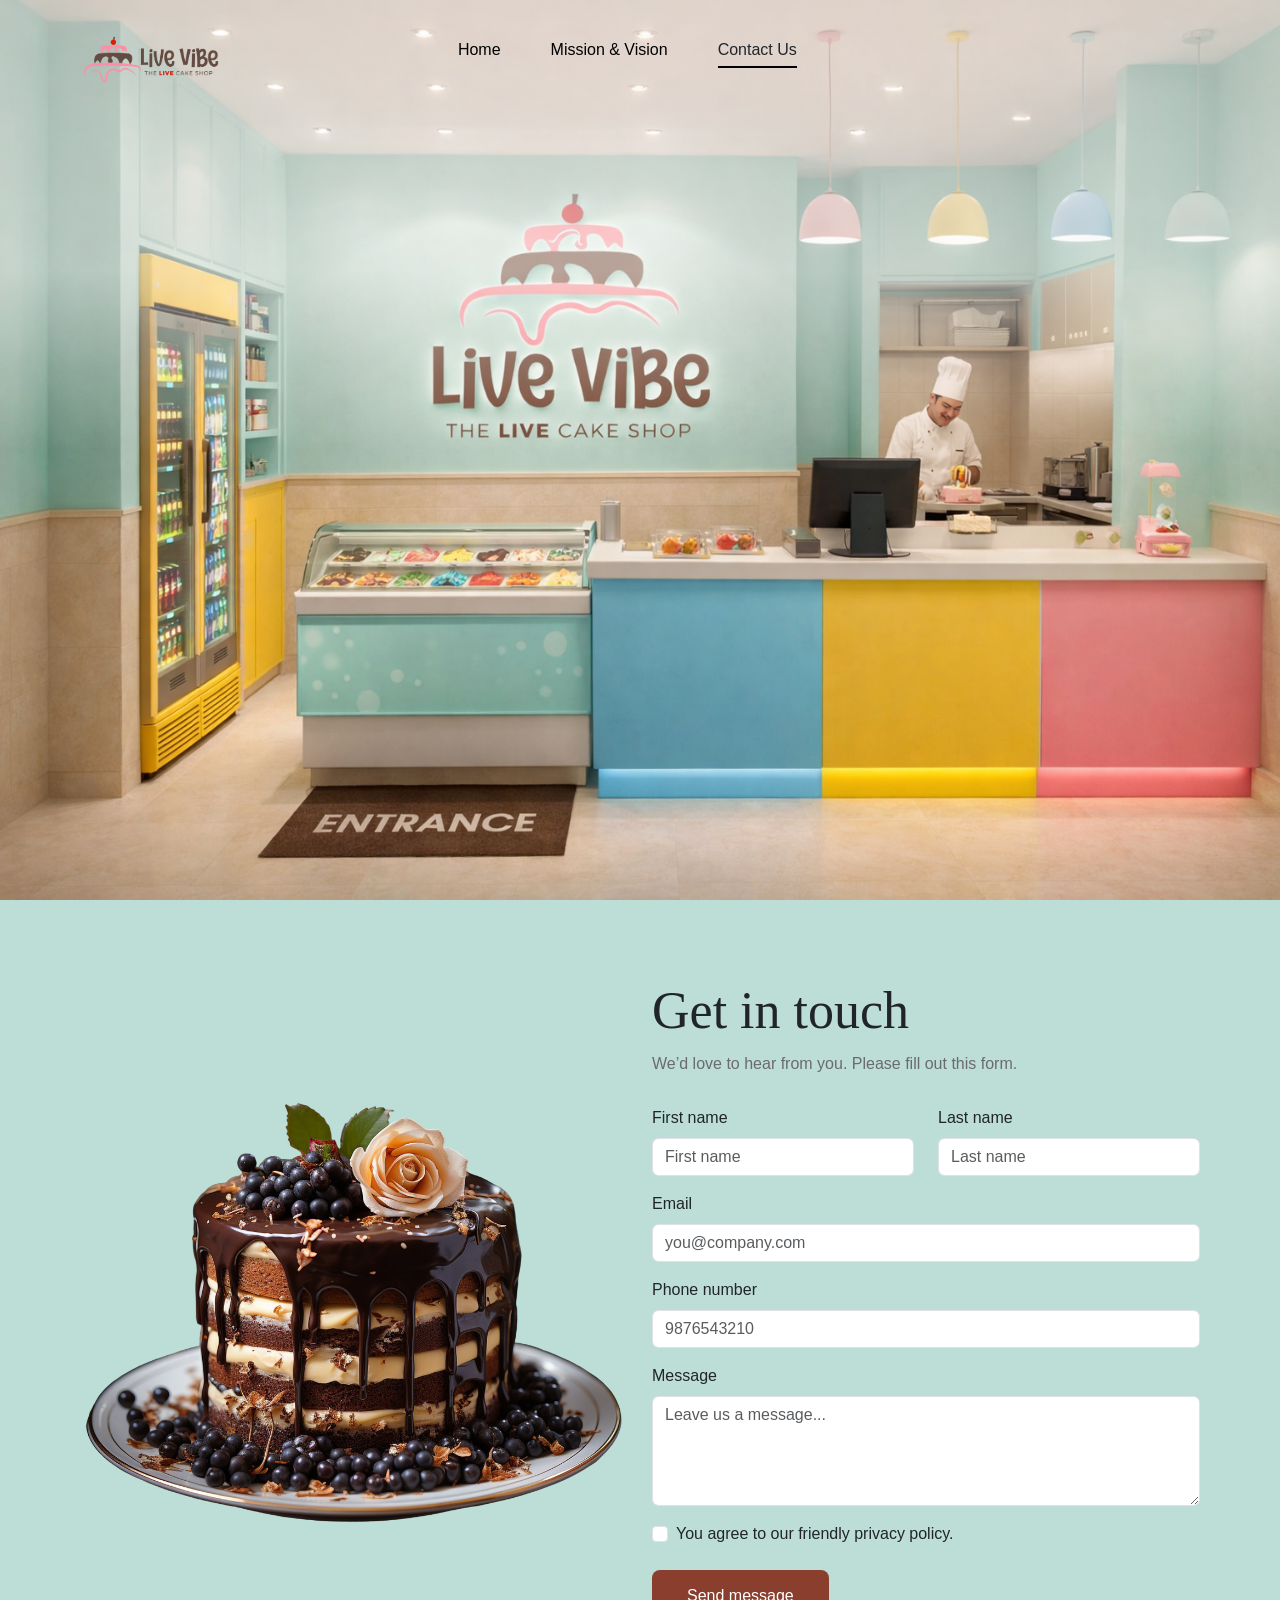
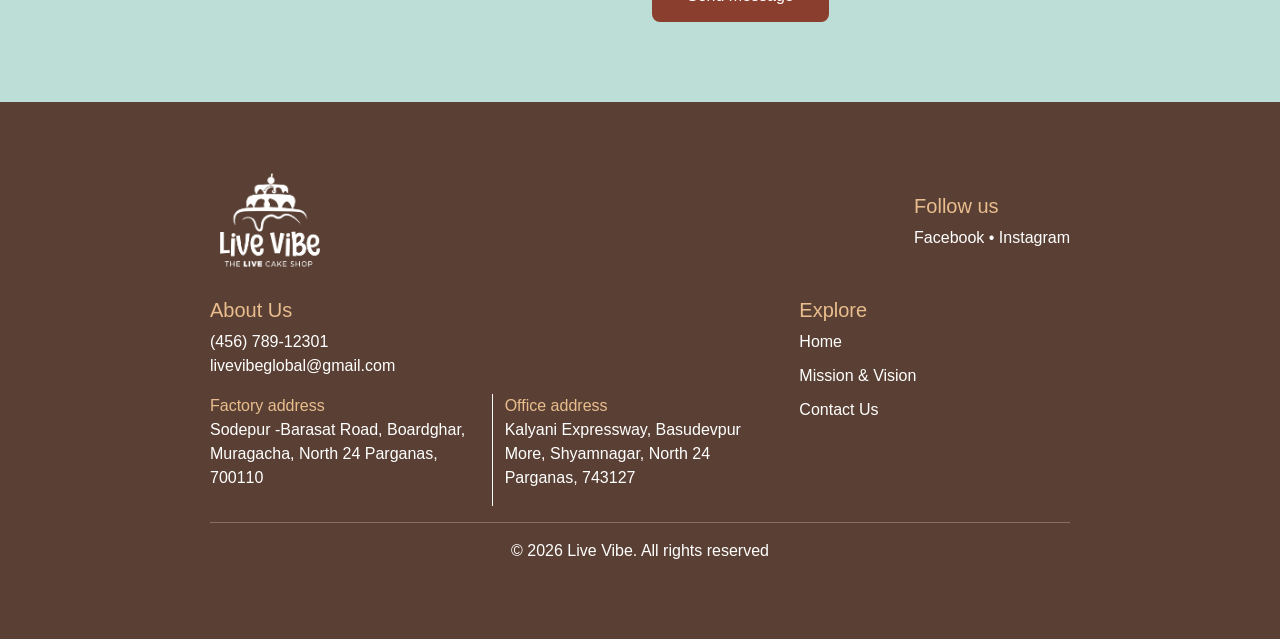
==== contact-us.html @ 5aa0705a "contact us and other fixes" ====
<!DOCTYPE html>
<html lang="en">

<head>

  <meta charset="UTF-8">
  <meta name="viewport" content="width=device-width, initial-scale=1">

  <title>Live Vibe</title>

  <link href="https://cdn.jsdelivr.net/npm/bootstrap@5.3.2/dist/css/bootstrap.min.css" rel="stylesheet">

  <link rel="stylesheet" href="css/style.css">

</head>

<body>

  <!-- NAVBAR -->

  <section class="hero contact-us">

    <!-- Navbar -->

    <nav class="navbar">

      <div class="logo">
        <img src="./images/logo.png" alt="Live Vibe">
      </div>

      <ul class="nav-links">
        <li><a href="./index" style="color: #000; text-decoration: none;">Home</a></li>
        <li><a href="./mission-vision" style="color: #000; text-decoration: none;">Mission & Vision</a></li>
        <li class="active">Contact Us</li>
      </ul>

    </nav>


  </section>



  <!-- DREAM SECTION -->

  <section class="contact-section">


      <div class="row align-items-center">

        <!-- LEFT IMAGE -->

        <div class="col-lg-6 text-center mb-4 mb-lg-0">
          <img src="./images/contact-us/form.png" class="img-fluid cake-img">
        </div>

        <!-- RIGHT FORM -->

        <div class="col-lg-6">

          <h1 class="contact-title">Get in touch</h1>

          <p class="contact-subtitle">
            We’d love to hear from you. Please fill out this form.
          </p>

          <form>

            <div class="row">

              <div class="col-md-6 mb-3">
                <label class="form-label">First name</label>
                <input type="text" class="form-control" placeholder="First name">
              </div>

              <div class="col-md-6 mb-3">
                <label class="form-label">Last name</label>
                <input type="text" class="form-control" placeholder="Last name">
              </div>

            </div>

            <div class="mb-3">
              <label class="form-label">Email</label>
              <input type="email" class="form-control" placeholder="you@company.com">
            </div>

            <div class="mb-3">
              <label class="form-label">Phone number</label>
              <input type="text" class="form-control" placeholder="9876543210">
            </div>

            <div class="mb-3">
              <label class="form-label">Message</label>
              <textarea class="form-control" rows="4" placeholder="Leave us a message..."></textarea>
            </div>

            <div class="form-check mb-4">
              <input class="form-check-input" type="checkbox">
              <label class="form-check-label">
                You agree to our friendly privacy policy.
              </label>
            </div>

            <button class="btn send-btn">
              Send message
            </button>

          </form>

        </div>

      </div>



  </section>



  <!-- FOOTER -->

  <footer class="footer">

    <div class="container">

      <div class="d-flex justify-content-between align-items-center">
        <div class="">
          <img src="./images/logo-white.png" alt="Live Vibe Logo" class="mb-3" style="max-width: 120px;">
        </div>
        <div class="">
          <h5 class="text-theme-primary">Follow us</h5>

          <p>Facebook • Instagram</p>
        </div>
      </div>

      <div class="row">

        <div class="col-md-8">



          <h5 class="text-theme-primary">About Us</h5>

          <p class="m-0">(456) 789-12301</p>

          <p>livevibeglobal@gmail.com</p>

          <div class="row m-0">
            <div class="col-6 ps-0" style="border-right: 1px solid #fff;">
              <div class="text-theme-primary">Factory address</div>
              <p>Sodepur -Barasat Road, Boardghar, Muragacha, North 24 Parganas, 700110</p>
            </div>
            <div class="col-6">
              <div class="text-theme-primary">Office address</div>
              <p>Kalyani Expressway, Basudevpur More, Shyamnagar, North 24 Parganas, 743127</p>
            </div>
          </div>

        </div>


        <div class="col-md-4">

          <h5 class="text-theme-primary">Explore</h5>

          <ul>

            <li><a href="./index" style="color: #fff; text-decoration: none;">Home</a></li>
            <li><a href="./mission-vision" style="color: #fff; text-decoration: none;">Mission & Vision</a>
            </li>
            <li style="color: #fff;">Contact Us</li>

          </ul>

        </div>


      </div>

      <hr>

      <p class="text-center">

        © 2026 Live Vibe. All rights reserved

      </p>

    </div>

  </footer>


  <!-- <script src="https://cdn.jsdelivr.net/npm/bootstrap@5.3.2/dist/js/bootstrap.bundle.min.js"></script> -->

  <!-- <script src="js/script.js"></script> -->

</body>

</html>
---- css/style.css ----
body {
  font-family: Arial;
  /* margin-top: 70px; */
}

.hero {

  height: 100vh;

  background-image:
    linear-gradient(to right,
      rgba(255, 255, 255, 0.95) 30%,
      rgba(255, 255, 255, 0.65) 50%,
      rgba(255, 255, 255, 0.1) 70%,
      rgba(255, 255, 255, 0) 100%),
    url("../images/chef.png");

  background-size: cover;
  background-position: center;

  display: flex;
  flex-direction: column;
  padding: 20px 80px;

}

.mission {
  background-image:
    linear-gradient(to bottom,
      rgba(255, 255, 255, 0.50) 30%,
      rgba(255, 255, 255, 0) 50%,
      rgba(255, 255, 255, 0) 70%,
      rgba(255, 255, 255, 0) 100%),
    url("../images/mission/banner.jpg");
  background-position: top;
  background-repeat: no-repeat;
  background-size: 100% 180%;
}

.contact-us {
  background-image:
    linear-gradient(to bottom,
      rgba(255, 255, 255, 0.50) 30%,
      rgba(255, 255, 255, 0) 50%,
      rgba(255, 255, 255, 0) 70%,
      rgba(255, 255, 255, 0) 100%),
    url("../images/contact-us/banner.png");
  background-position: center;
  background-repeat: no-repeat;
  background-size: 100% 100%;
}

.text-theme-primary {
  color: #E9BD8D;
}

/* Navbar */

.navbar {

  display: flex;
  justify-content: space-between;
  align-items: center;

}

.logo {

  display: flex;
  align-items: center;
  gap: 10px;
  font-weight: 600;
  font-size: 22px;
  color: #7a3b2b;

}

.logo img {
  height: 60px;
}

.nav-links {

  list-style: none;
  display: flex;
  gap: 50px;
  font-weight: 500;
  margin-right: auto;
  margin-left: 200px;
}

.nav-links li {
  cursor: pointer;
  position: relative;
}

.nav-links li.active::after {

  content: "";
  position: absolute;
  width: 100%;
  height: 2px;
  background: black;
  bottom: -6px;
  left: 0;

}

/* Hero content */

.hero-content {

  max-width: 520px;
  margin-top: 120px;

}

.hero-content h1 {

  font-family: 'Playfair Display';
  font-size: 70px;
  color: #8a3e2d;
  line-height: 1.1;
  margin-bottom: 20px;

}

.hero-content p {

  font-size: 17px;
  color: #333;
  margin-bottom: 30px;

}

.btn {

  padding: 14px 28px;
  background: #8a3e2d;
  color: white;
  border: none;
  border-radius: 6px;
  font-size: 16px;
  cursor: pointer;

}

.btn:hover {
  background: #6e2f21;
}

/* About section */
.about-section {
  background: linear-gradient(to bottom, #bcded7 0%, #bcded7 45%, rgba(188, 222, 215, 0.85) 60%, rgba(188, 222, 215, 0.5) 75%, rgba(188, 222, 215, 0) 100%), url("../images/about-cake.png");
  background-size: cover;
  background-position: top;
  background-repeat: no-repeat;
  padding-top: 80px;
  padding-bottom: 60%;
}

.mission-section {
  background: linear-gradient(to bottom, #bcded7 0%, #bcded7 45%, rgba(188, 222, 215, 0.85) 60%, rgba(188, 222, 215, 0.5) 75%, rgba(188, 222, 215, 0) 100%), url("../images/mission/mission.png");
  background-size: cover;
  background-position: top;
  background-repeat: no-repeat;
}

/* TITLE */
.about-title {
  font-family: 'Playfair Display';
  font-size: 52px;
  margin-bottom: 30px;
}

/* TEXT */
.about-text {
  max-width: 900px;
  margin: auto;
  color: #333;
  font-size: 16px;
  line-height: 1.7;
}

.vission-section {
  background: #FFF2CC;
  padding-bottom: 20px;
}

.vission-below-section {
  background: url('../images/mission/vision.jpg');
  background-repeat: no-repeat;
  padding-bottom: 600px;
  background-size: 100% 200%;
  background-position: center;
}

.vission-below-section p {
  color: #fff !important;
}

.mission-below-section .left {
  padding: 36px;
}

.mission-below-section .right {
  background: url('../images/mission/mission-right.jpg');
  background-repeat: no-repeat;
  background-size: 100% 100%;
  background-position: center;
}

.container {
  max-width: 900px;
  margin: 0 auto;
  padding: 0 20px;
}
/* 
.about-title {
  font-family: 'Georgia', 'Times New Roman', serif;
  font-size: 48px;
  font-style: italic;
  text-align: center;
  color: #1a1a1a;
  margin-bottom: 40px;
  font-weight: 600;
}

.about-content {
  text-align: center;
}

.about-content p {
  font-size: 16px;
  line-height: 1.7;
  color: #444;
  margin-bottom: 20px;
}

.about-content p:last-child {
  margin-bottom: 40px;
}

.about-content strong {
  font-weight: 600;
  color: #1a1a1a;
} */

/* Cake image */
.cake-image-container {
  width: 100%;
  margin-top: 20px;
}

.cake-image {
  width: 100%;
  height: auto;
  display: block;
  object-fit: cover;
}

.dream {
  background: url('../images/dream.jpg');
  height: 350px;
  display: flex;
  /* align-items: center; */
  justify-content: center;
  color: white;
  text-align: center;
  background-size: 100% 165%;
  background-repeat: no-repeat;
  background-position: top;
}

.dream h2 {
  font-size: 42px;
  font-weight: 700;
  padding-top: 20px;
}

.explore {
  background: #b7d4cf;
  padding: 70px 0;
}

.explore img {
  width: 250px;
  height: 250px;
}

.product-tabs span {
  margin: 0 12px;
  cursor: pointer;
  font-weight: 500;
}

.product-tabs .active {
  border-bottom: 2px solid black;
}

.product-img {
  border-radius: 10px;
  transition: 0.3s;
}

.product-img:hover {
  transform: scale(1.05);
}

.cupcake {
  background: url("../images/cupcake.jpg");
  background-repeat: no-repeat;
  padding: 20px 0 15rem 0;
  background-size: 100% 112%;
  background-position: top;
}

.featured {
  background: #ead8b6;
  padding: 70px 0;
}

.featured .card {
  border: 0;
  background-color: transparent;
}

.featured .feature-img.waffle {
  background: url('../images/explore-more/waffles.jpeg');

}

.featured .feature-img.pastry {
  background: url('../images/explore-more/pastry1.jpeg');

}

.featured .feature-img.tiramisu {
  background: url('../images/explore-more/tiramisu.jpeg');

}

.featured .feature-img {
  height: 250px;
  width: 100%;
  background-repeat: no-repeat !important;
  background-position: center !important;
  background-size: cover !important;
}



.footer {
  background: #5a4034;
  color: white;
  padding: 60px 0;
}

.footer ul {
  list-style: none;
  padding: 0;
}

.footer li {
  margin-bottom: 10px;
}

.contact-section {

  background: #bcded7;
  padding: 80px 5rem;

}

.filter {
  margin: 0 20px;
  cursor: pointer;
  font-size: 20px;
}

.filter.active {
  font-weight: 600;
}

/* Image */

.contact-section .cake-img {
  max-width: 100%;
}

/* Heading */

.contact-section .contact-title {

  font-family: 'Playfair Display';
  font-size: 52px;
  margin-bottom: 10px;

}

.contact-section .contact-subtitle {

  color: #6b6b6b;
  margin-bottom: 30px;

}

/* Button */

.contact-section .send-btn {

  background: #8a3e2d;
  color: white;
  padding: 14px 35px;
  font-size: 16px;
  border-radius: 8px;
  border: none;

}

.contact-section .send-btn:hover {
  background: #6d2d21;
  color: white;
}

@media(max-width:840px) {
  .nav-links {
    gap: 15px;
    margin-right: 0;
  }
}

@media(max-width:768px) {
  .about-title {
    font-size: 36px;
  }

  .about-text {
    font-size: 14px;
    padding: 0 10px;
  }

  .about-section {
    padding-bottom: 300px;
  }

  .hero {
    padding: 30px;
  }

  .hero-content h1 {
    font-size: 45px;
  }

  .nav-links {
    font-size: 14px;
    padding-left: 0;
    margin-left: 0;
  }

  .mission-below-section .right {
    height: 550px;
  }

}
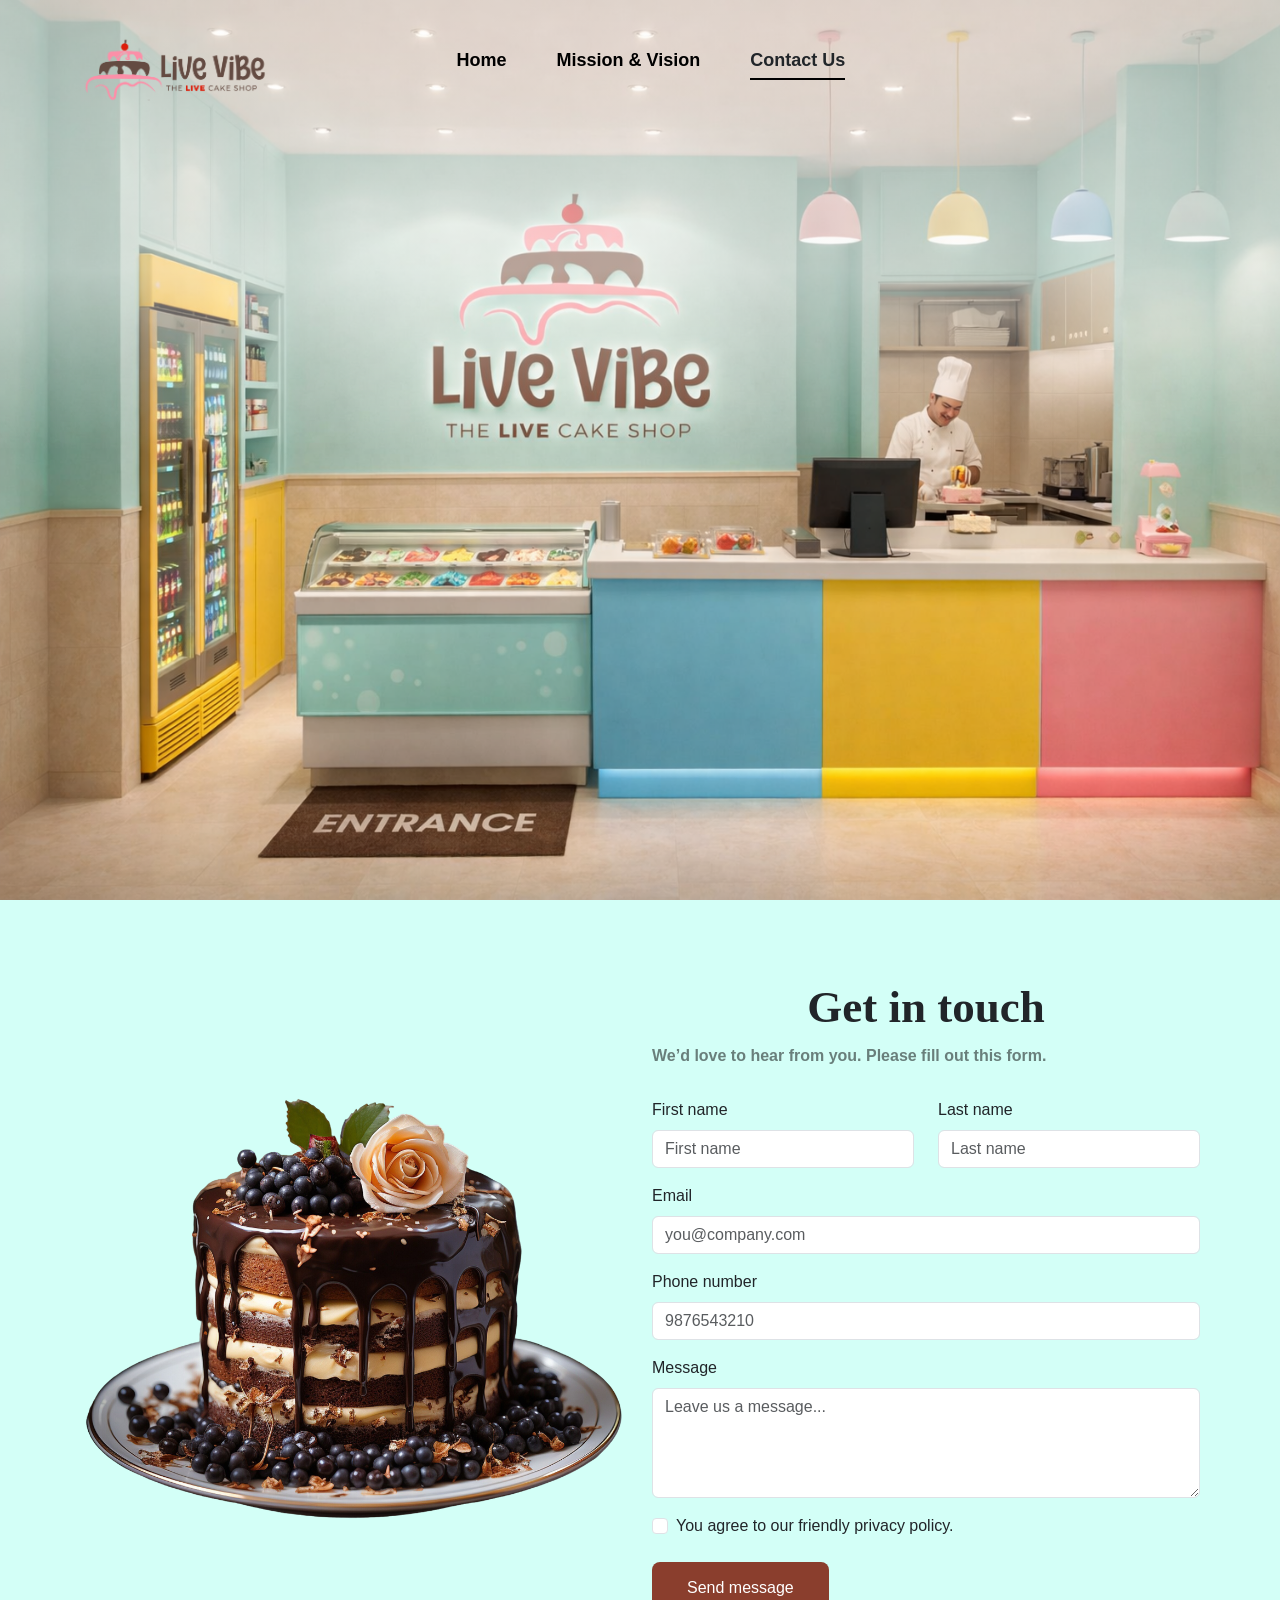
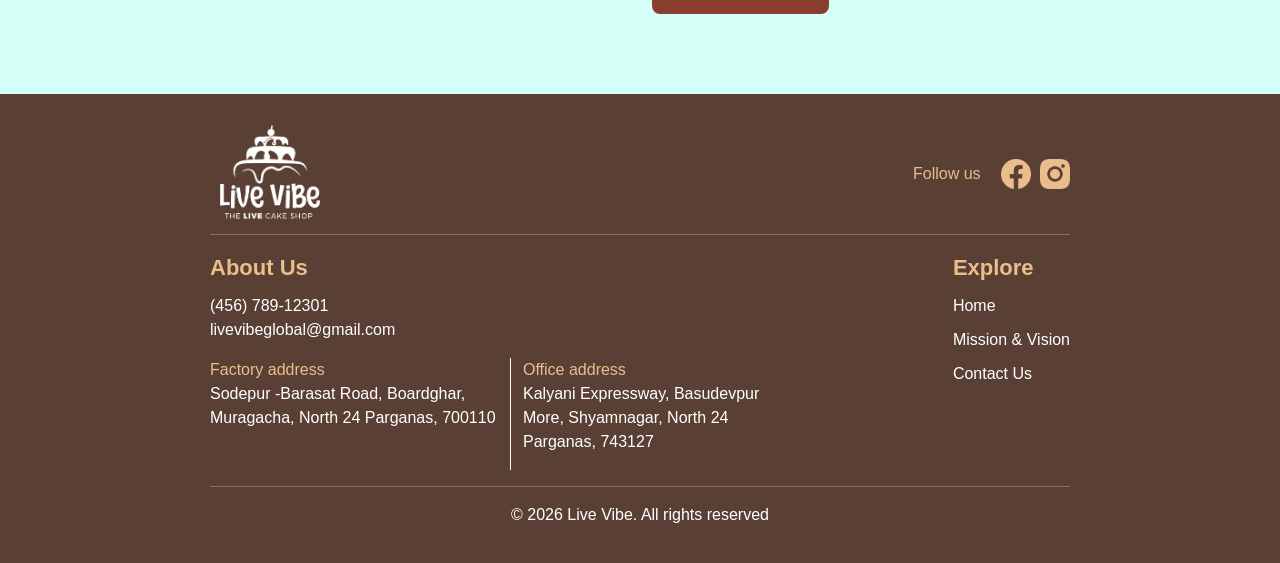
==== commit f38bf7c4: "fix some issues" ====
--- a/contact-us.html
+++ b/contact-us.html
@@ -15,7 +15,7 @@
 </head>
 
 <body>
-
+  <div class="main-wrapper">
   <!-- NAVBAR -->
 
   <section class="hero contact-us">
@@ -25,7 +25,7 @@
     <nav class="navbar">
 
       <div class="logo">
-        <img src="./images/logo.png" alt="Live Vibe">
+        <a href="./index"><img src="./images/logo.png" alt="Live Vibe"></a>
       </div>
 
       <ul class="nav-links">
@@ -58,7 +58,7 @@
 
         <div class="col-lg-6">
 
-          <h1 class="contact-title">Get in touch</h1>
+          <h1 class="contact-title"><b>Get in touch</b></h1>
 
           <p class="contact-subtitle">
             We’d love to hear from you. Please fill out this form.
@@ -126,22 +126,30 @@
 
       <div class="d-flex justify-content-between align-items-center">
         <div class="">
-          <img src="./images/logo-white.png" alt="Live Vibe Logo" class="mb-3" style="max-width: 120px;">
+          <a href="./index"><img src="./images/logo-white.png" alt="Live Vibe Logo" style="max-width: 120px;"></a>
         </div>
         <div class="">
-          <h5 class="text-theme-primary">Follow us</h5>
-
-          <p>Facebook • Instagram</p>
-        </div>
-      </div>
-
-      <div class="row">
-
-        <div class="col-md-8">
-
-
-
-          <h5 class="text-theme-primary">About Us</h5>
+          <div class="text-theme-primary d-flex align-items-center">Follow us
+
+            <div class="social-links" style="margin-left: 20px;">
+              <a href="#" target="_blank" class="social-icon">
+                <img src="./images/fb.png" alt="Facebook" style="width: 30px; height: 30px; margin-right: 5px;">
+              </a>
+              <a href="#" target="_blank" class="social-icon">
+                <img src="./images/insta.png" alt="Instagram" style="width: 30px; height: 30px;">
+              </a>
+            </div>
+          </div>
+        </div>
+      </div>
+
+      <hr class="mt-0">
+
+      <div class="d-flex justify-content-between align-items-top">
+
+        <div class="" style="width: 70%;">
+
+          <div class="text-theme-primary footer-header-text">About Us</div>
 
           <p class="m-0">(456) 789-12301</p>
 
@@ -161,9 +169,9 @@
         </div>
 
 
-        <div class="col-md-4">
-
-          <h5 class="text-theme-primary">Explore</h5>
+        <div class="">
+
+          <div class="text-theme-primary footer-header-text">Explore</div>
 
           <ul>
 
@@ -191,7 +199,7 @@
 
   </footer>
 
-
+  </div>
   <!-- <script src="https://cdn.jsdelivr.net/npm/bootstrap@5.3.2/dist/js/bootstrap.bundle.min.js"></script> -->
 
   <!-- <script src="js/script.js"></script> -->
--- a/css/style.css
+++ b/css/style.css
@@ -1,6 +1,13 @@
 body {
   font-family: Arial;
   /* margin-top: 70px; */
+}
+
+.main-wrapper {
+  max-width: 1280px;
+  /* control your site width */
+  margin: 0 auto;
+  /* centers horizontally */
 }
 
 .hero {
@@ -76,7 +83,7 @@
 }
 
 .logo img {
-  height: 60px;
+  height: 80px;
 }
 
 .nav-links {
@@ -84,9 +91,10 @@
   list-style: none;
   display: flex;
   gap: 50px;
-  font-weight: 500;
+  font-weight: bold;
   margin-right: auto;
-  margin-left: 200px;
+  margin-left: 150px;
+  font-size: 18px;
 }
 
 .nav-links li {
@@ -111,7 +119,7 @@
 .hero-content {
 
   max-width: 520px;
-  margin-top: 120px;
+  margin-top: 80px;
 
 }
 
@@ -151,16 +159,16 @@
 
 /* About section */
 .about-section {
-  background: linear-gradient(to bottom, #bcded7 0%, #bcded7 45%, rgba(188, 222, 215, 0.85) 60%, rgba(188, 222, 215, 0.5) 75%, rgba(188, 222, 215, 0) 100%), url("../images/about-cake.png");
+  background: linear-gradient(to bottom, #d3fff7 0%, #d3fff7 45%, rgba(188, 222, 215, 0.85) 60%, rgba(188, 222, 215, 0.5) 75%, rgba(188, 222, 215, 0) 100%), url("../images/about-cake.png");
   background-size: cover;
-  background-position: top;
-  background-repeat: no-repeat;
-  padding-top: 80px;
+  background-position: center;
+  background-repeat: no-repeat;
+  padding-top: 40px;
   padding-bottom: 60%;
 }
 
 .mission-section {
-  background: linear-gradient(to bottom, #bcded7 0%, #bcded7 45%, rgba(188, 222, 215, 0.85) 60%, rgba(188, 222, 215, 0.5) 75%, rgba(188, 222, 215, 0) 100%), url("../images/mission/mission.png");
+  background: linear-gradient(to bottom, #d3fff7 0%, #d3fff7 45%, rgba(188, 222, 215, 0.85) 60%, rgba(188, 222, 215, 0.5) 75%, rgba(188, 222, 215, 0) 100%), url("../images/mission/mission.png");
   background-size: cover;
   background-position: top;
   background-repeat: no-repeat;
@@ -171,6 +179,7 @@
   font-family: 'Playfair Display';
   font-size: 52px;
   margin-bottom: 30px;
+  font-weight: bold;
 }
 
 /* TEXT */
@@ -179,7 +188,7 @@
   margin: auto;
   color: #333;
   font-size: 16px;
-  line-height: 1.7;
+  line-height: 1.3;
 }
 
 .vission-section {
@@ -200,7 +209,7 @@
 }
 
 .mission-below-section .left {
-  padding: 36px;
+  padding: 60px;
 }
 
 .mission-below-section .right {
@@ -215,6 +224,7 @@
   margin: 0 auto;
   padding: 0 20px;
 }
+
 /* 
 .about-title {
   font-family: 'Georgia', 'Times New Roman', serif;
@@ -260,16 +270,22 @@
 }
 
 .dream {
-  background: url('../images/dream.jpg');
-  height: 350px;
+  background: url("../images/dream.jpg");
+  height: 1000px;
   display: flex;
   /* align-items: center; */
   justify-content: center;
   color: white;
   text-align: center;
-  background-size: 100% 165%;
-  background-repeat: no-repeat;
-  background-position: top;
+  background-size: cover;
+  background-repeat: no-repeat;
+  background-position: center;
+  margin-bottom: -400px;
+}
+
+.social-icon {
+  color: transparent;
+  text-decoration: none;
 }
 
 .dream h2 {
@@ -279,13 +295,24 @@
 }
 
 .explore {
-  background: #b7d4cf;
-  padding: 70px 0;
+  background: #d3fff7;
+  padding: 40px 0;
+}
+
+.footer-header-text {
+  font-size: 22px;
+  font-weight: bold;
+  margin-bottom: 10px;
 }
 
 .explore img {
-  width: 250px;
+  width: 100%;
   height: 250px;
+  object-fit: cover;
+}
+
+.product-tabs {
+  margin-bottom: 40px !important;
 }
 
 .product-tabs span {
@@ -353,7 +380,7 @@
 .footer {
   background: #5a4034;
   color: white;
-  padding: 60px 0;
+  padding: 20px 0;
 }
 
 .footer ul {
@@ -367,7 +394,7 @@
 
 .contact-section {
 
-  background: #bcded7;
+  background: #d3fff7;
   padding: 80px 5rem;
 
 }
@@ -393,16 +420,17 @@
 .contact-section .contact-title {
 
   font-family: 'Playfair Display';
-  font-size: 52px;
+  font-size: 45px;
   margin-bottom: 10px;
-
+  text-align: center;
 }
 
 .contact-section .contact-subtitle {
 
-  color: #6b6b6b;
+  color: #697f7b;
   margin-bottom: 30px;
-
+  font-size: 16px;
+  font-weight: 700;
 }
 
 /* Button */
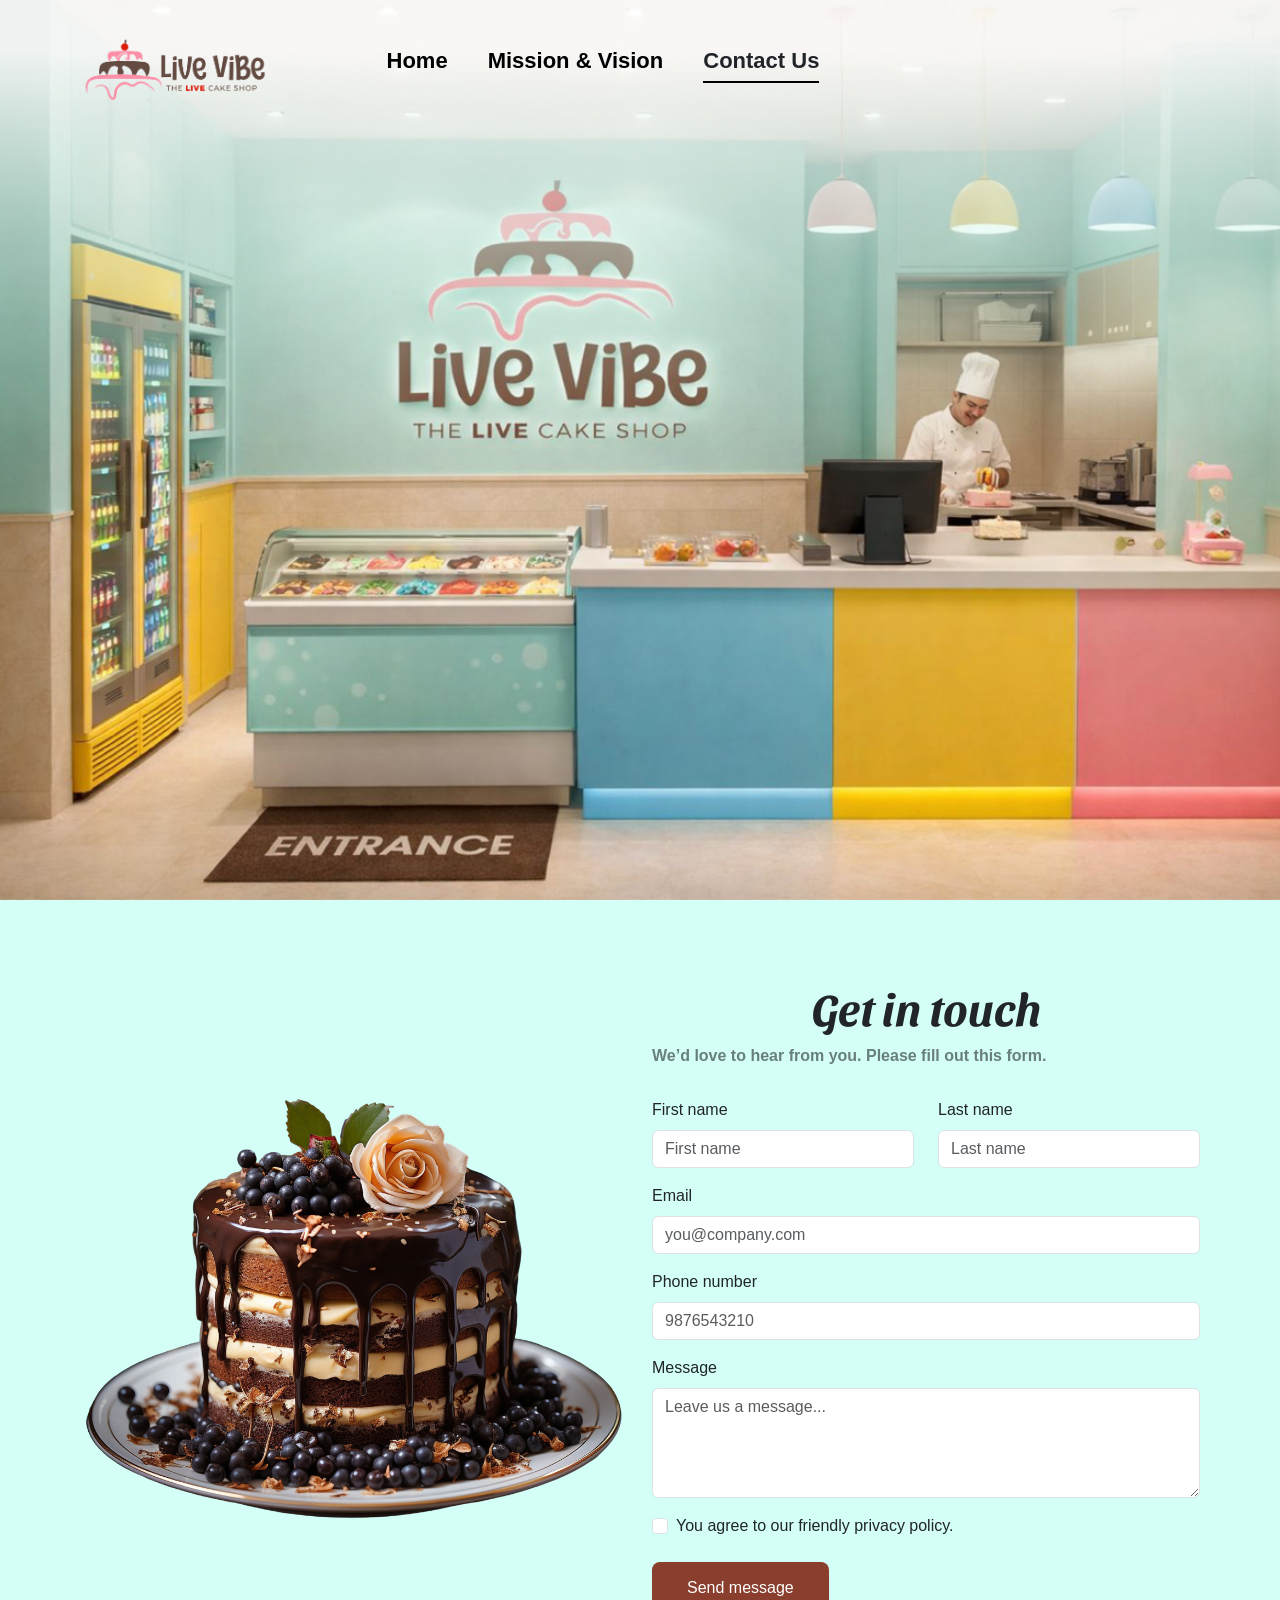
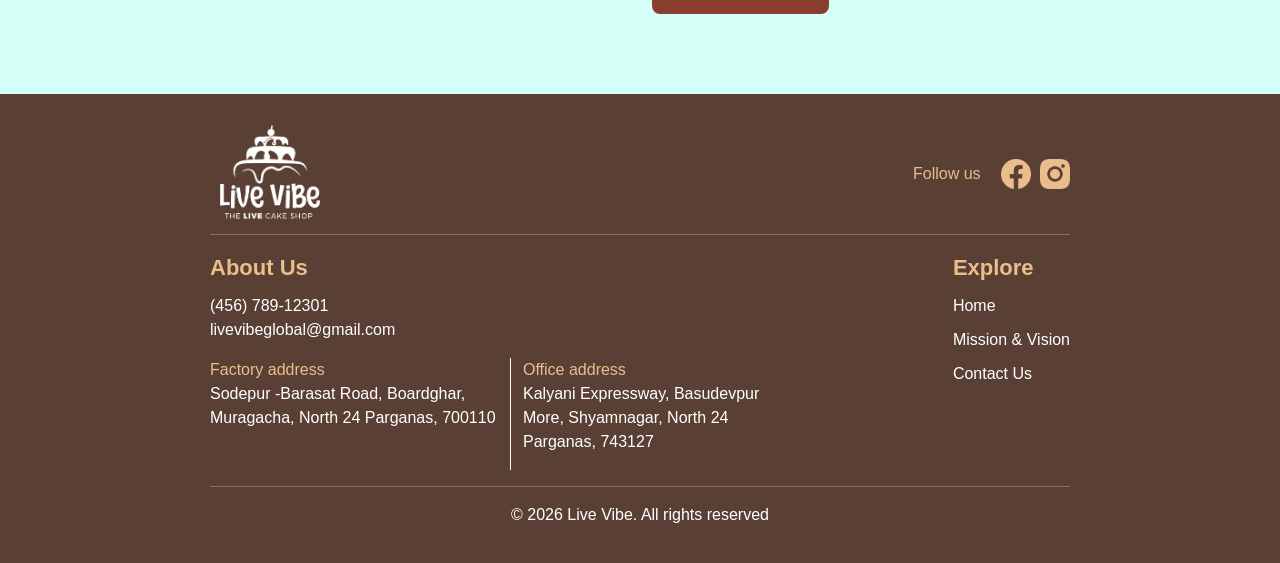
==== commit 21a97993: "img fixes and font" ====
--- a/contact-us.html
+++ b/contact-us.html
@@ -58,7 +58,7 @@
 
         <div class="col-lg-6">
 
-          <h1 class="contact-title"><b>Get in touch</b></h1>
+          <h1 class="contact-title font-sansita-semibold"><b>Get in touch</b></h1>
 
           <p class="contact-subtitle">
             We’d love to hear from you. Please fill out this form.
@@ -145,9 +145,9 @@
 
       <hr class="mt-0">
 
-      <div class="d-flex justify-content-between align-items-top">
-
-        <div class="" style="width: 70%;">
+      <div class="d-flex justify-content-between align-items-top about-us-section">
+
+        <div class="section-1" style="width: 70%;">
 
           <div class="text-theme-primary footer-header-text">About Us</div>
 
--- a/css/style.css
+++ b/css/style.css
@@ -1,6 +1,29 @@
 body {
   font-family: Arial;
   /* margin-top: 70px; */
+}
+
+@font-face {
+  font-family: 'SansitaSwashed_Regular';
+  src: url('../fonts/SansitaSwashed-Regular.ttf') format('truetype');
+}
+
+@font-face {
+  font-family: 'SansitaSwashed_SemiBold';
+  src: url('../fonts/SansitaSwashed-SemiBold.ttf') format('truetype');
+}
+
+.font-sansita-regular {
+  font-family: 'SansitaSwashed_Regular', sans-serif !important;
+}
+
+.font-sansita-semibold {
+  font-family: 'SansitaSwashed_SemiBold', sans-serif !important;
+}
+
+.font-inter-regular {
+  font-family: 'inter' !important;
+  font-weight: 400;
 }
 
 .main-wrapper {
@@ -14,13 +37,7 @@
 
   height: 100vh;
 
-  background-image:
-    linear-gradient(to right,
-      rgba(255, 255, 255, 0.95) 30%,
-      rgba(255, 255, 255, 0.65) 50%,
-      rgba(255, 255, 255, 0.1) 70%,
-      rgba(255, 255, 255, 0) 100%),
-    url("../images/chef.png");
+  background-image: url("../images/chef.png");
 
   background-size: cover;
   background-position: center;
@@ -32,29 +49,17 @@
 }
 
 .mission {
-  background-image:
-    linear-gradient(to bottom,
-      rgba(255, 255, 255, 0.50) 30%,
-      rgba(255, 255, 255, 0) 50%,
-      rgba(255, 255, 255, 0) 70%,
-      rgba(255, 255, 255, 0) 100%),
-    url("../images/mission/banner.jpg");
-  background-position: top;
-  background-repeat: no-repeat;
-  background-size: 100% 180%;
+  background-image: url("../images/mission/banner.jpg");
+  background-position: center;
+  background-repeat: no-repeat;
+  background-size: cover;
 }
 
 .contact-us {
-  background-image:
-    linear-gradient(to bottom,
-      rgba(255, 255, 255, 0.50) 30%,
-      rgba(255, 255, 255, 0) 50%,
-      rgba(255, 255, 255, 0) 70%,
-      rgba(255, 255, 255, 0) 100%),
-    url("../images/contact-us/banner.png");
-  background-position: center;
-  background-repeat: no-repeat;
-  background-size: 100% 100%;
+  background-image: url("../images/contact-us/banner.jpg");
+  background-position: center;
+  background-repeat: no-repeat;
+  background-size: cover;
 }
 
 .text-theme-primary {
@@ -90,16 +95,19 @@
 
   list-style: none;
   display: flex;
-  gap: 50px;
+  gap: 40px;
   font-weight: bold;
   margin-right: auto;
-  margin-left: 150px;
+  margin-left: 80px;
   font-size: 18px;
 }
 
 .nav-links li {
   cursor: pointer;
   position: relative;
+  /* font-family: 'Poppins'; */
+  font-size: 22px;
+  font-weight: 600;
 }
 
 .nav-links li.active::after {
@@ -135,7 +143,7 @@
 
 .hero-content p {
 
-  font-size: 17px;
+  font-size: 20px;
   color: #333;
   margin-bottom: 30px;
 
@@ -159,25 +167,27 @@
 
 /* About section */
 .about-section {
-  background: linear-gradient(to bottom, #d3fff7 0%, #d3fff7 45%, rgba(188, 222, 215, 0.85) 60%, rgba(188, 222, 215, 0.5) 75%, rgba(188, 222, 215, 0) 100%), url("../images/about-cake.png");
-  background-size: cover;
-  background-position: center;
-  background-repeat: no-repeat;
-  padding-top: 40px;
-  padding-bottom: 60%;
+  /* background: linear-gradient(to bottom, #d3fff7 0%, #d3fff7 45%, rgba(188, 222, 215, 0.85) 60%, rgba(188, 222, 215, 0.5) 75%, rgba(188, 222, 215, 0) 100%), url("../images/about-cake.jpg"); */
+  background: url("../images/about-cake.jpg");
+  background-size: 100% 100%;
+    background-position: center;
+    background-repeat: no-repeat;
+    padding-top: 40px;
+    padding-bottom: 340px;
 }
 
 .mission-section {
-  background: linear-gradient(to bottom, #d3fff7 0%, #d3fff7 45%, rgba(188, 222, 215, 0.85) 60%, rgba(188, 222, 215, 0.5) 75%, rgba(188, 222, 215, 0) 100%), url("../images/mission/mission.png");
-  background-size: cover;
-  background-position: top;
-  background-repeat: no-repeat;
+  /* background: linear-gradient(to bottom, #d3fff7 0%, #d3fff7 45%, rgba(188, 222, 215, 0.85) 60%, rgba(188, 222, 215, 0.5) 75%, rgba(188, 222, 215, 0) 100%), url("../images/mission/mission.png"); */
+  background:  url("../images/mission/mission.jpg");
+  background-size: 100% 100%;
+    background-position: center;
+    background-repeat: no-repeat;
 }
 
 /* TITLE */
 .about-title {
   font-family: 'Playfair Display';
-  font-size: 52px;
+  font-size: 46px;
   margin-bottom: 30px;
   font-weight: bold;
 }
@@ -187,7 +197,7 @@
   max-width: 900px;
   margin: auto;
   color: #333;
-  font-size: 16px;
+  font-size: 18px;
   line-height: 1.3;
 }
 
@@ -199,8 +209,8 @@
 .vission-below-section {
   background: url('../images/mission/vision.jpg');
   background-repeat: no-repeat;
-  padding-bottom: 600px;
-  background-size: 100% 200%;
+  padding-bottom: 380px;
+  background-size: 100% 100%;
   background-position: center;
 }
 
@@ -210,14 +220,23 @@
 
 .mission-below-section .left {
   padding: 60px;
-}
-
-.mission-below-section .right {
+  font-size: 18px;
   background: url('../images/mission/mission-right.jpg');
   background-repeat: no-repeat;
   background-size: 100% 100%;
   background-position: center;
 }
+
+.mission-below-section .left-content {
+  width: 50%;
+}
+
+/* .mission-below-section .right {
+  background: url('../images/mission/mission-right.jpg');
+  background-repeat: no-repeat;
+  background-size: 100% 100%;
+  background-position: center;
+} */
 
 .container {
   max-width: 900px;
@@ -271,7 +290,7 @@
 
 .dream {
   background: url("../images/dream.jpg");
-  height: 1000px;
+  height: 530px;
   display: flex;
   /* align-items: center; */
   justify-content: center;
@@ -280,7 +299,6 @@
   background-size: cover;
   background-repeat: no-repeat;
   background-position: center;
-  margin-bottom: -400px;
 }
 
 .social-icon {
@@ -338,13 +356,13 @@
   background: url("../images/cupcake.jpg");
   background-repeat: no-repeat;
   padding: 20px 0 15rem 0;
-  background-size: 100% 112%;
-  background-position: top;
+  background-size: 100% 100%;
+  background-position: center;
 }
 
 .featured {
   background: #ead8b6;
-  padding: 70px 0;
+  padding: 40px 0;
 }
 
 .featured .card {
@@ -391,7 +409,9 @@
 .footer li {
   margin-bottom: 10px;
 }
-
+.gallery {
+  margin-top: 45px;
+}
 .contact-section {
 
   background: #d3fff7;
@@ -402,7 +422,9 @@
 .filter {
   margin: 0 20px;
   cursor: pointer;
-  font-size: 20px;
+  font-size: 24px;
+  font-family: 'Poppins';
+  font-weight: 600;
 }
 
 .filter.active {
@@ -451,11 +473,14 @@
   color: white;
 }
 
-@media(max-width:840px) {
+@media(max-width:915px) {
   .nav-links {
     gap: 15px;
     margin-right: 0;
   }
+  .nav-links li {
+    font-size: 16px;
+  }
 }
 
 @media(max-width:768px) {
@@ -472,8 +497,12 @@
     padding-bottom: 300px;
   }
 
+  .vission-section {
+    padding-bottom: 40px;
+  }
+
   .hero {
-    padding: 30px;
+    padding: 0 30px;
   }
 
   .hero-content h1 {
@@ -490,4 +519,23 @@
     height: 550px;
   }
 
+  .mission-below-section .left {
+    background: none;
+    padding: 40px;
+  }
+  .mission-below-section .left-content {
+    width: 100%;
+  }
+  
+
+}
+
+@media(max-width:600px) {
+  .about-us-section {
+    display: block !important;
+  }
+
+  .about-us-section .section-1 {
+    width: 100% !important;
+  }
 }
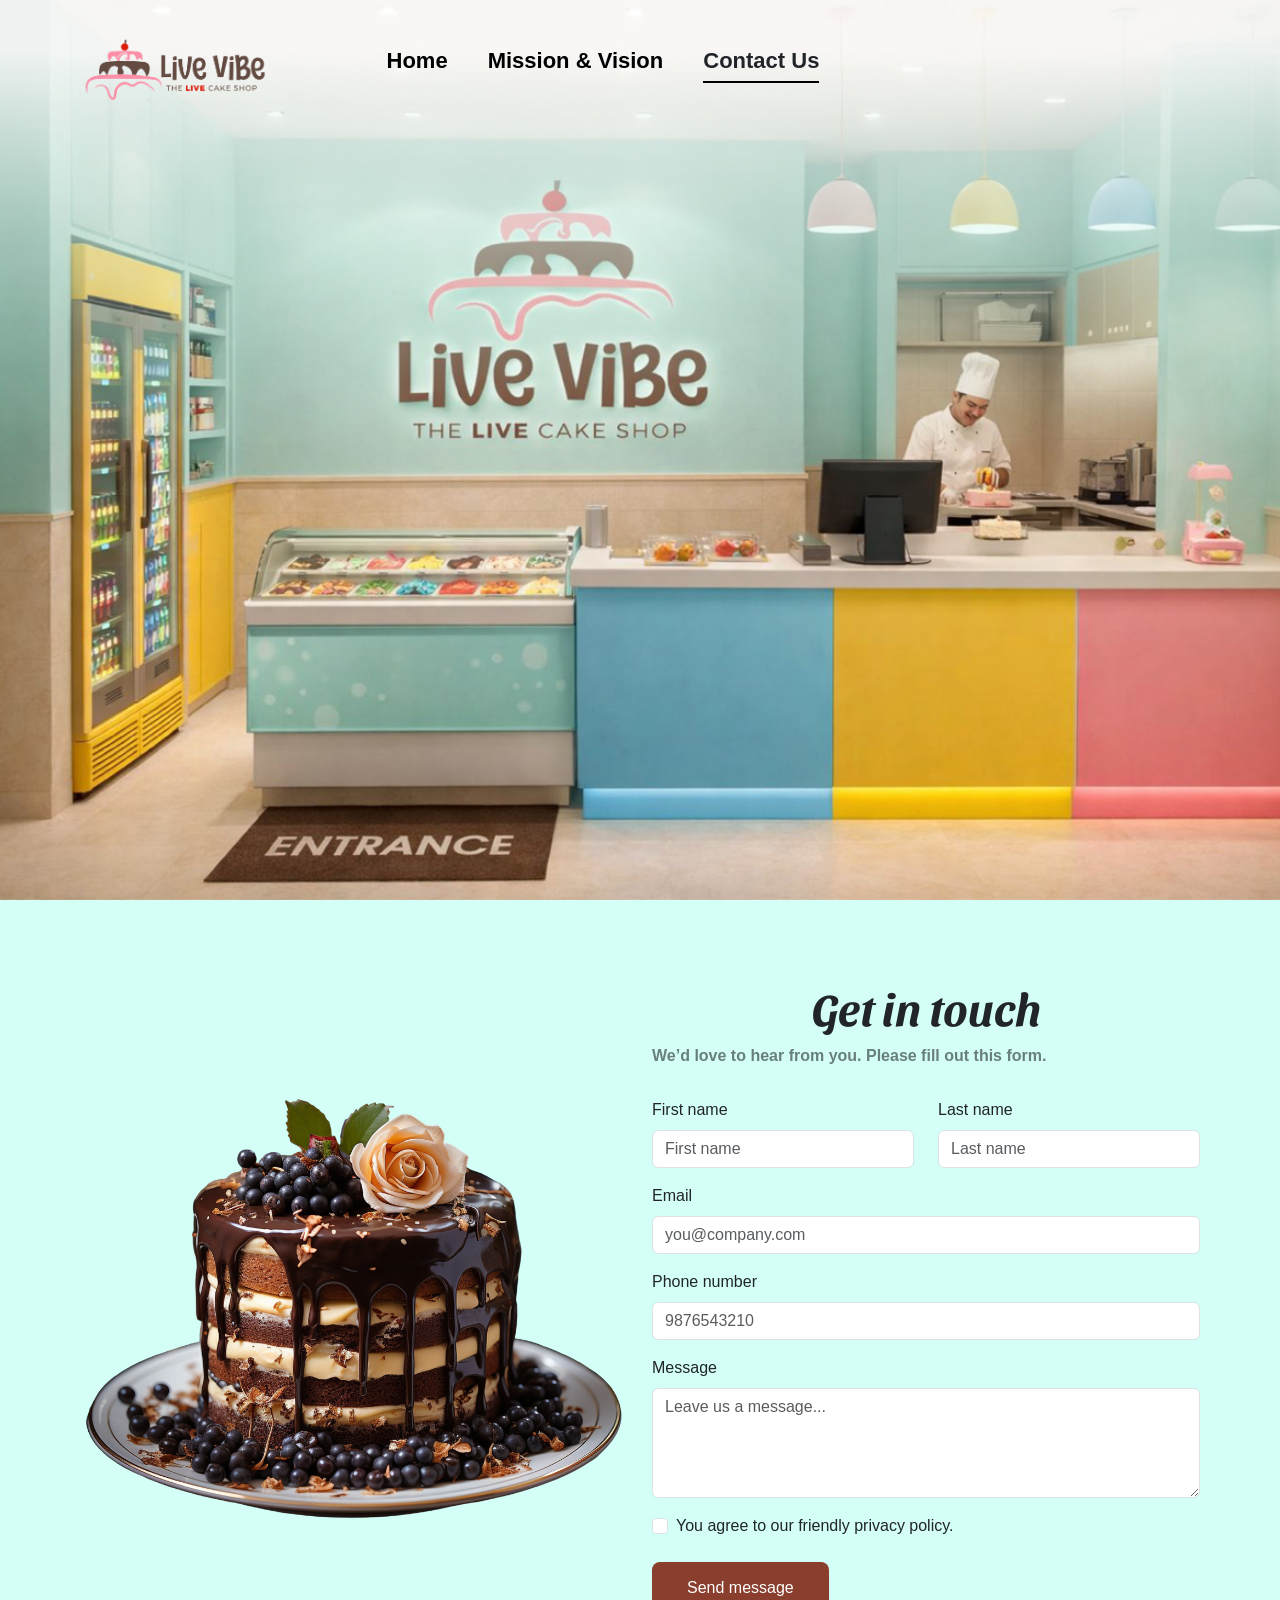
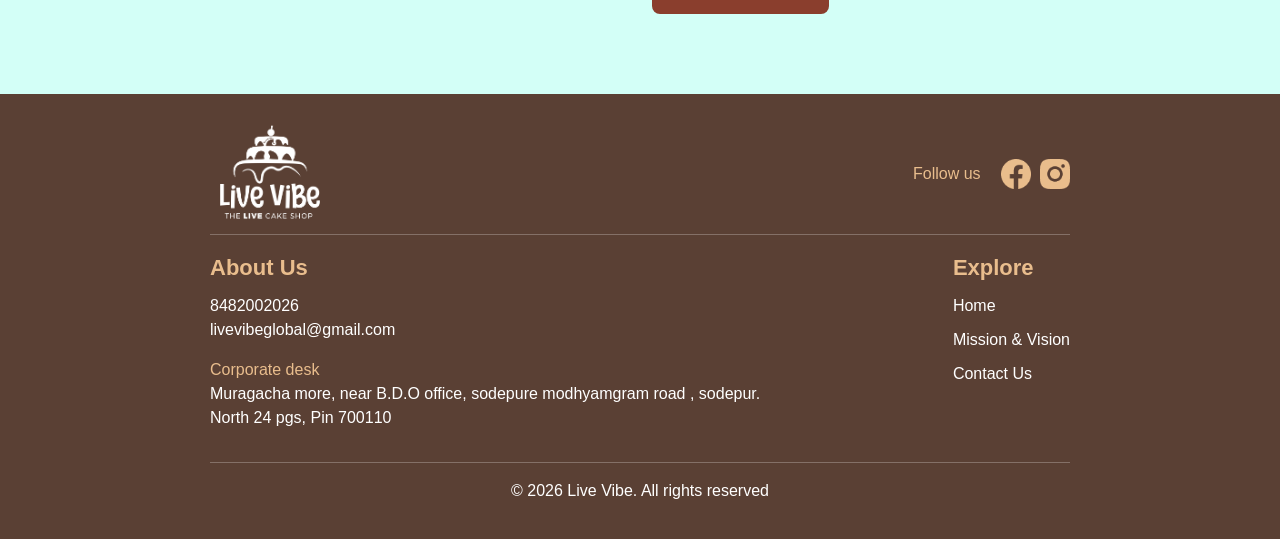
==== commit 43cd3e4a: "address phone changed" ====
--- a/contact-us.html
+++ b/contact-us.html
@@ -151,18 +151,14 @@
 
           <div class="text-theme-primary footer-header-text">About Us</div>
 
-          <p class="m-0">(456) 789-12301</p>
+          <p class="m-0">8482002026</p>
 
           <p>livevibeglobal@gmail.com</p>
 
           <div class="row m-0">
-            <div class="col-6 ps-0" style="border-right: 1px solid #fff;">
-              <div class="text-theme-primary">Factory address</div>
-              <p>Sodepur -Barasat Road, Boardghar, Muragacha, North 24 Parganas, 700110</p>
-            </div>
-            <div class="col-6">
-              <div class="text-theme-primary">Office address</div>
-              <p>Kalyani Expressway, Basudevpur More, Shyamnagar, North 24 Parganas, 743127</p>
+            <div class="col-12 ps-0">
+              <div class="text-theme-primary">Corporate desk</div>
+              <p>Muragacha more, near B.D.O office, sodepure modhyamgram road , sodepur. North 24 pgs,  Pin 700110</p>
             </div>
           </div>
 
--- a/css/style.css
+++ b/css/style.css
@@ -538,4 +538,14 @@
   .about-us-section .section-1 {
     width: 100% !important;
   }
+
+  .hero {
+    background-image: url("../images/mob-chef.jpg");
+  }
+  .mission {
+    background-image: url("../images/mission/mob-banner.jpg");
+  }
+  .contact-us {
+    background-image: url("../images/contact-us/mob-banner.jpg");
+  }
 }
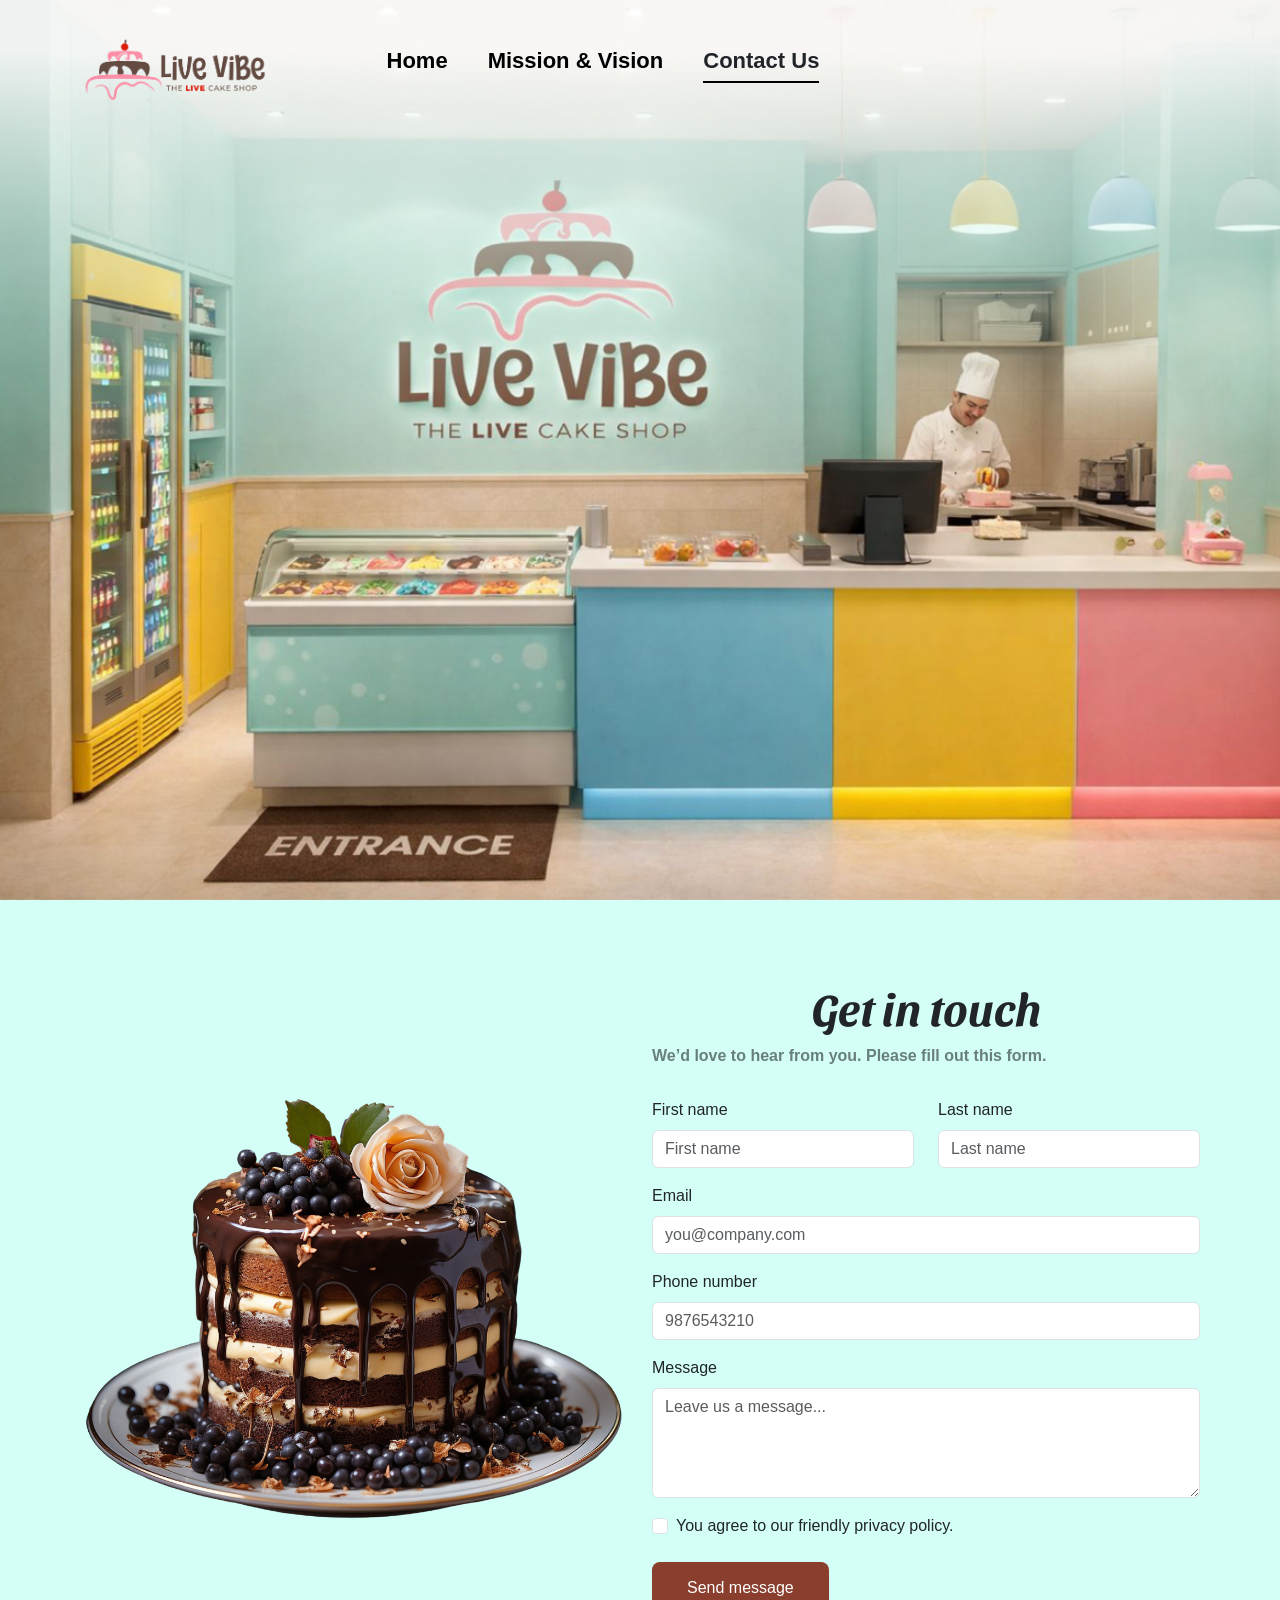
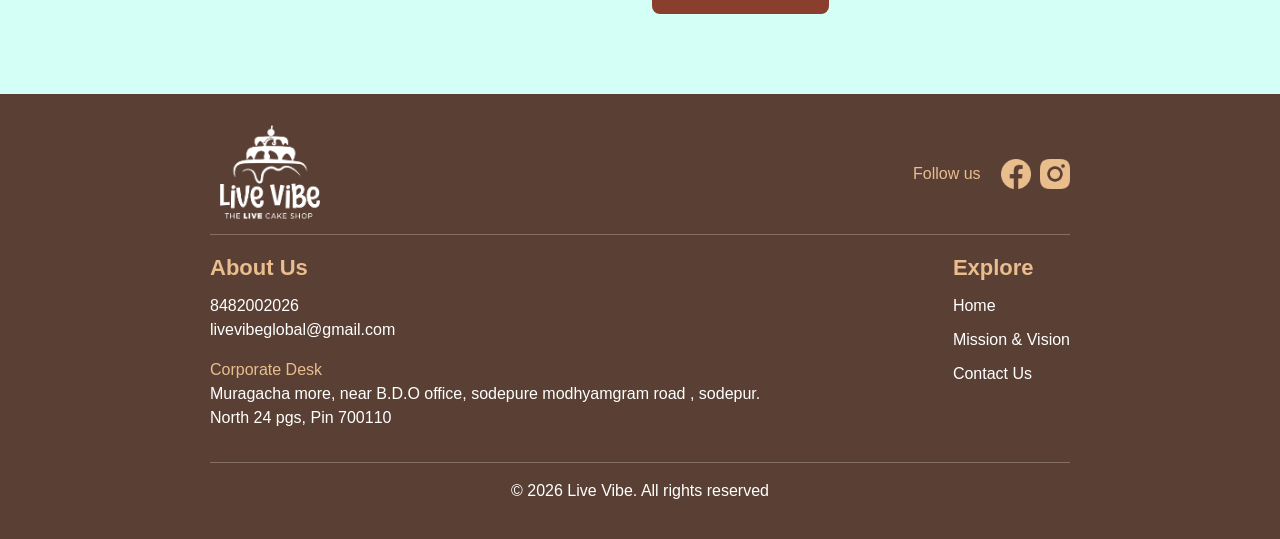
==== commit 2385eb8f: "address phone changed" ====
--- a/contact-us.html
+++ b/contact-us.html
@@ -157,7 +157,7 @@
 
           <div class="row m-0">
             <div class="col-12 ps-0">
-              <div class="text-theme-primary">Corporate desk</div>
+              <div class="text-theme-primary">Corporate Desk</div>
               <p>Muragacha more, near B.D.O office, sodepure modhyamgram road , sodepur. North 24 pgs,  Pin 700110</p>
             </div>
           </div>
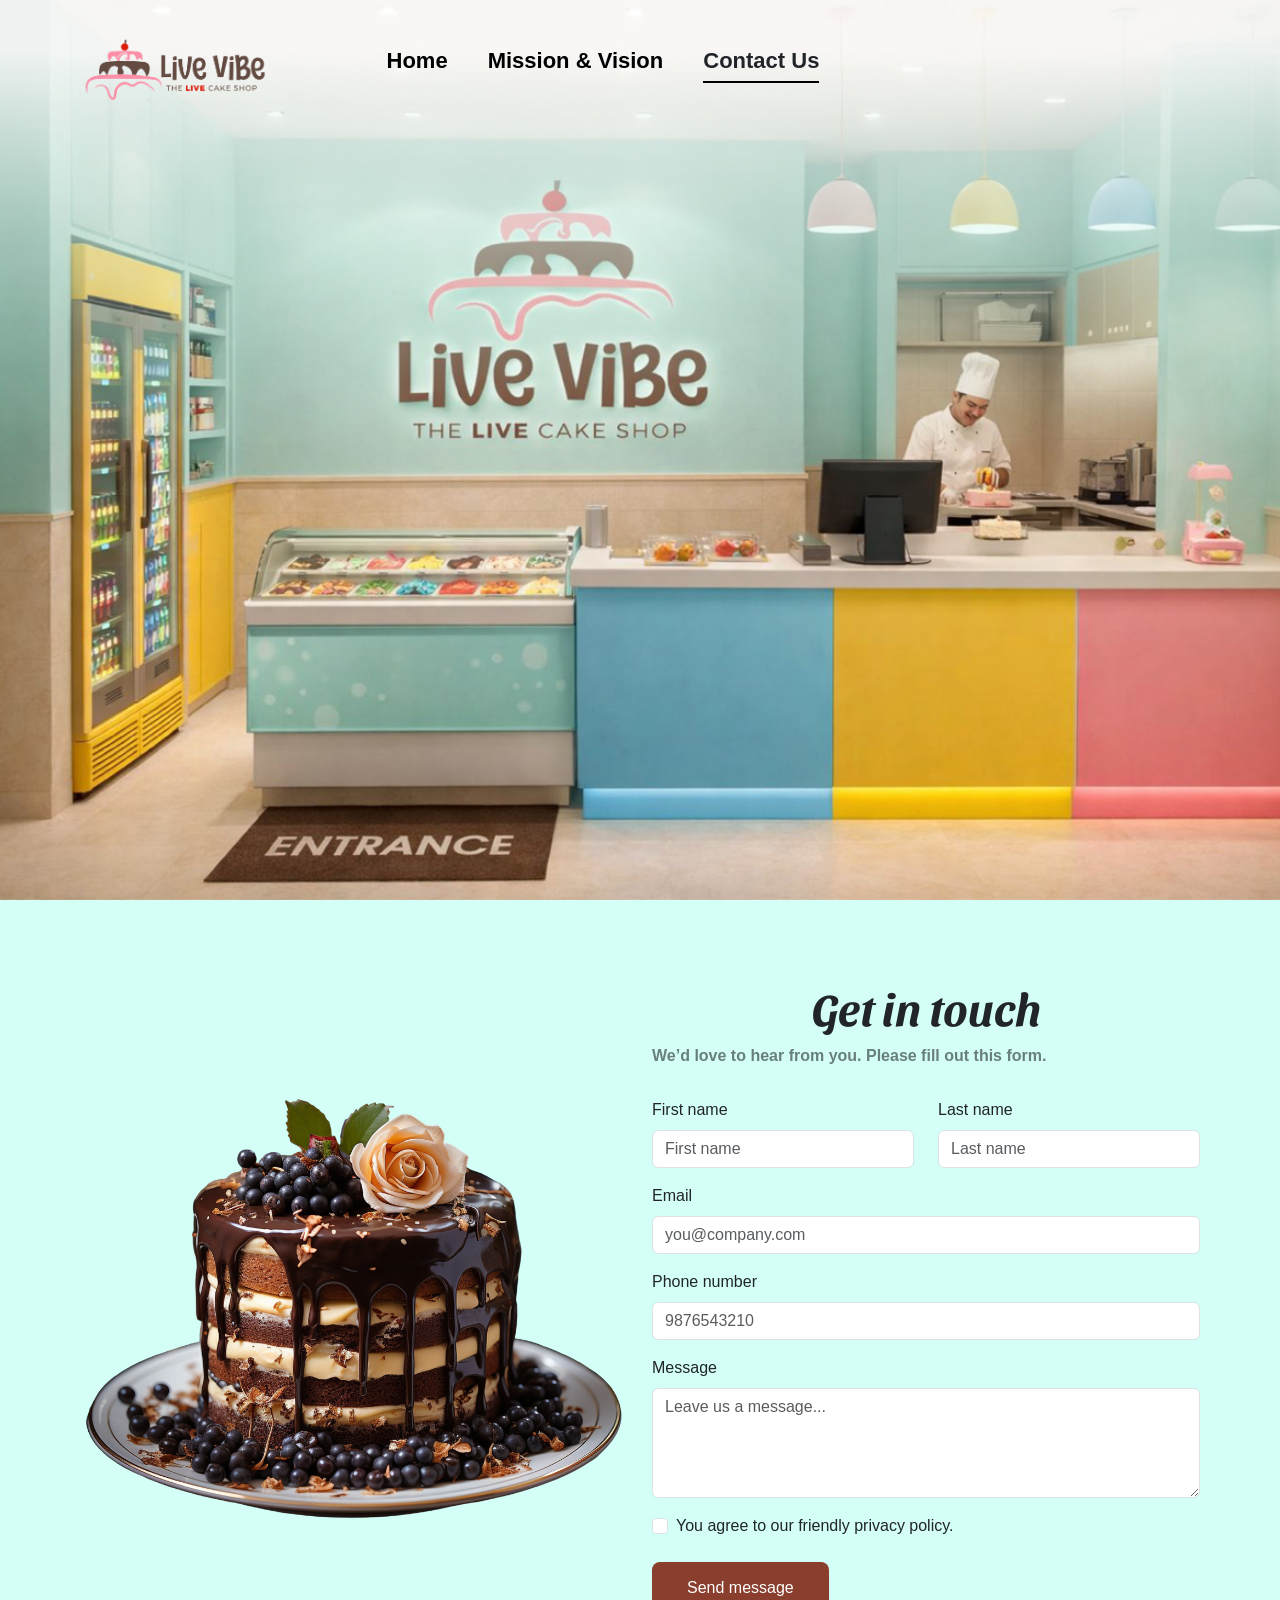
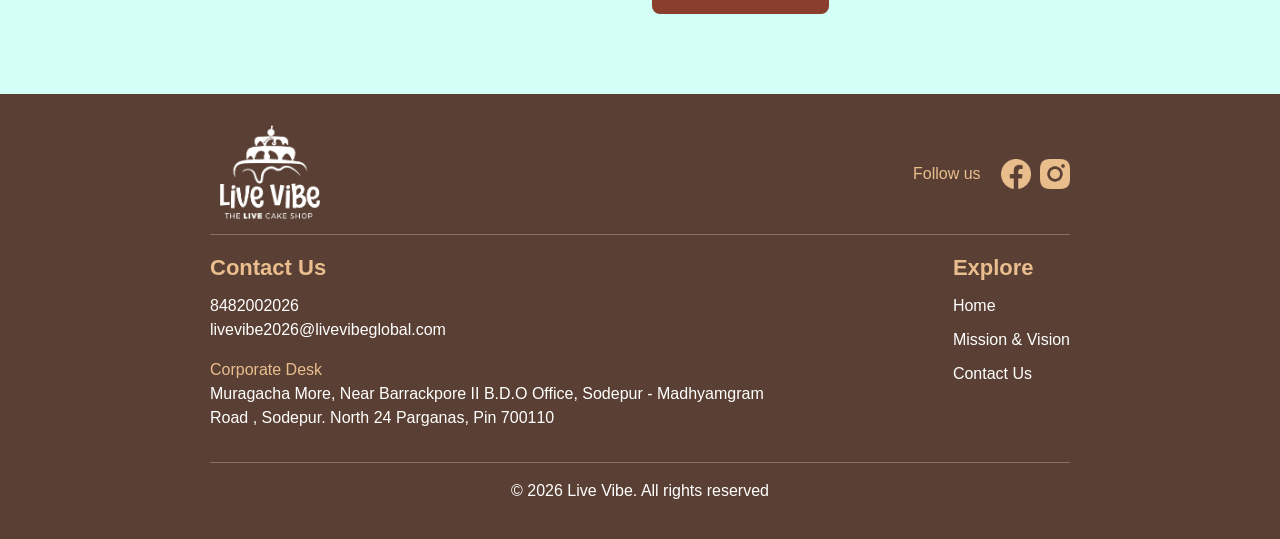
==== commit e7891d08: "address phone changed" ====
--- a/contact-us.html
+++ b/contact-us.html
@@ -149,16 +149,16 @@
 
         <div class="section-1" style="width: 70%;">
 
-          <div class="text-theme-primary footer-header-text">About Us</div>
+          <div class="text-theme-primary footer-header-text">Contact Us</div>
 
           <p class="m-0">8482002026</p>
 
-          <p>livevibeglobal@gmail.com</p>
+          <p>livevibe2026@livevibeglobal.com</p>
 
           <div class="row m-0">
             <div class="col-12 ps-0">
               <div class="text-theme-primary">Corporate Desk</div>
-              <p>Muragacha more, near B.D.O office, sodepure modhyamgram road , sodepur. North 24 pgs,  Pin 700110</p>
+              <p>Muragacha More, Near Barrackpore II B.D.O Office, Sodepur -  Madhyamgram Road , Sodepur. North 24 Parganas, Pin 700110</p>
             </div>
           </div>
 
